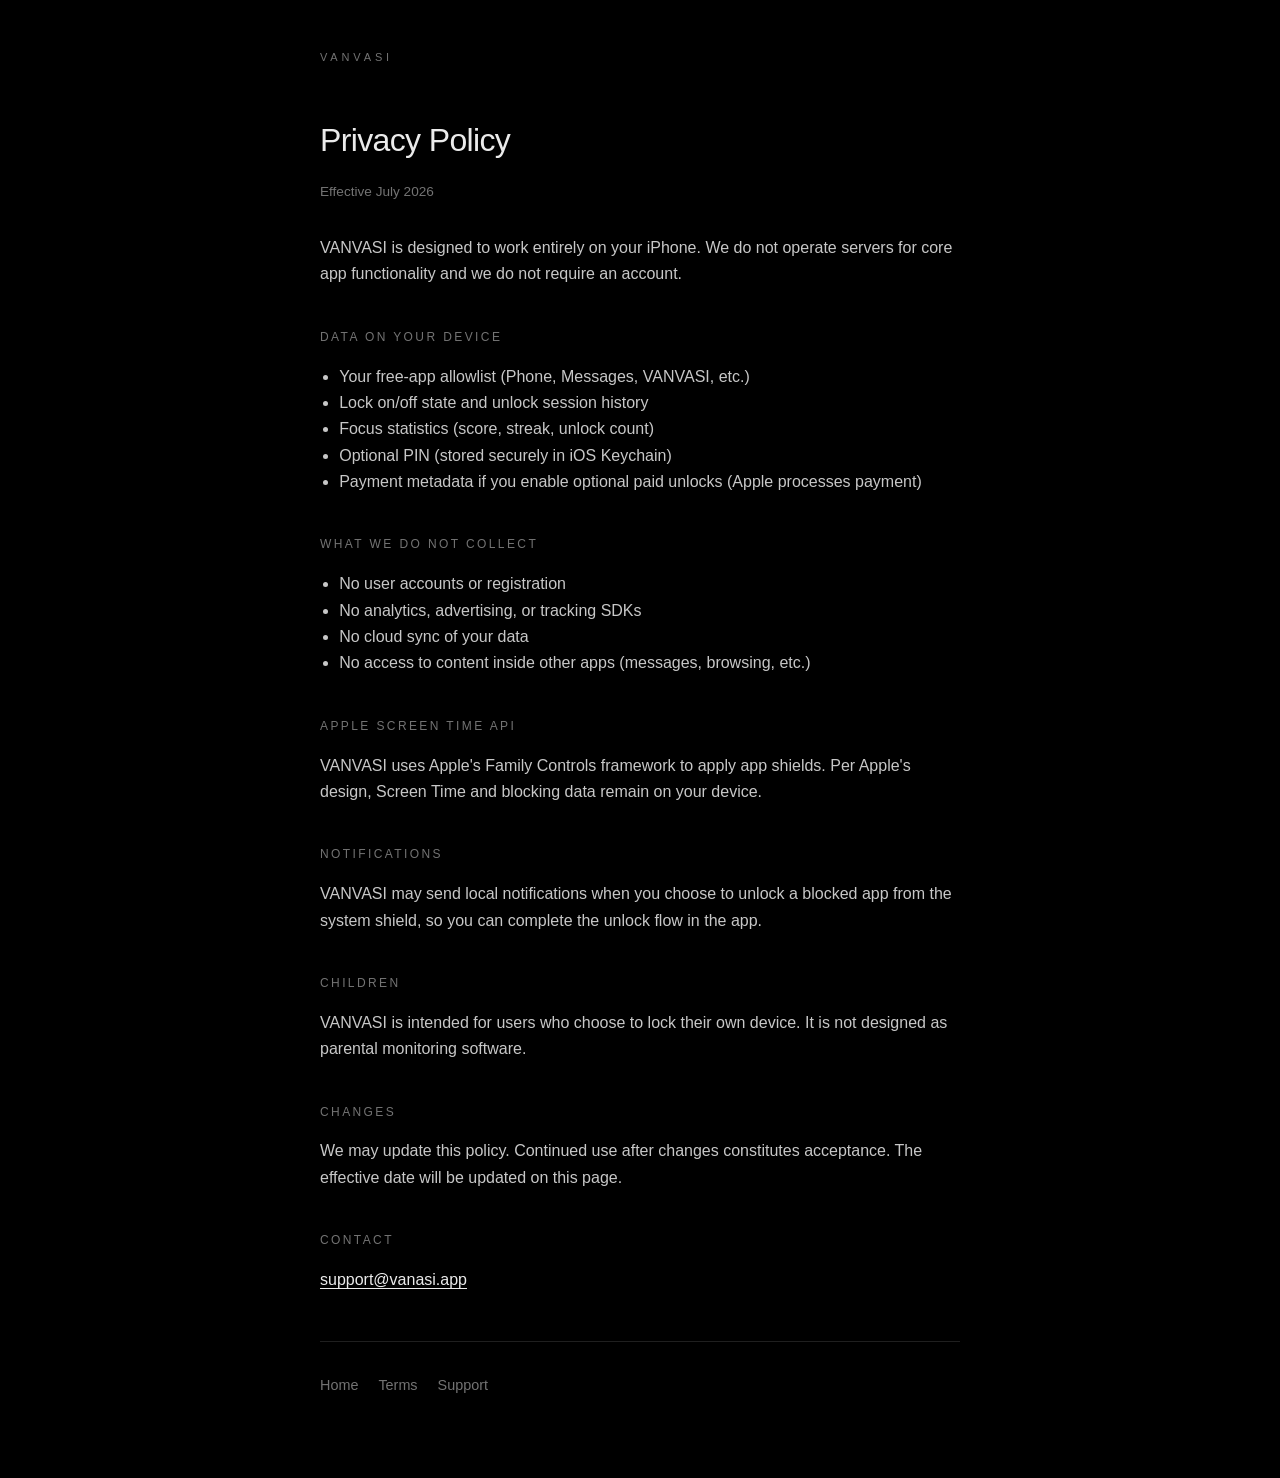
==== docs/privacy.html @ 1df0dd14 "Add VANVASI app, icon, and GitHub Pages legal site Co-authored-by: Cursor <cursoragent@cursor.com>" ====
<!DOCTYPE html>
<html lang="en">
<head>
  <meta charset="utf-8">
  <meta name="viewport" content="width=device-width, initial-scale=1">
  <title>Privacy Policy — VANVASI</title>
  <link rel="stylesheet" href="css/site.css">
</head>
<body>
  <div class="wrap">
    <div class="logo"><a href="index.html" style="text-decoration:none;color:inherit">VANVASI</a></div>

    <h1>Privacy Policy</h1>
    <p class="meta">Effective July 2026</p>

    <p>VANVASI is designed to work entirely on your iPhone. We do not operate servers for core app functionality and we do not require an account.</p>

    <h2>Data on your device</h2>
    <ul>
      <li>Your free-app allowlist (Phone, Messages, VANVASI, etc.)</li>
      <li>Lock on/off state and unlock session history</li>
      <li>Focus statistics (score, streak, unlock count)</li>
      <li>Optional PIN (stored securely in iOS Keychain)</li>
      <li>Payment metadata if you enable optional paid unlocks (Apple processes payment)</li>
    </ul>

    <h2>What we do not collect</h2>
    <ul>
      <li>No user accounts or registration</li>
      <li>No analytics, advertising, or tracking SDKs</li>
      <li>No cloud sync of your data</li>
      <li>No access to content inside other apps (messages, browsing, etc.)</li>
    </ul>

    <h2>Apple Screen Time API</h2>
    <p>VANVASI uses Apple's Family Controls framework to apply app shields. Per Apple's design, Screen Time and blocking data remain on your device.</p>

    <h2>Notifications</h2>
    <p>VANVASI may send local notifications when you choose to unlock a blocked app from the system shield, so you can complete the unlock flow in the app.</p>

    <h2>Children</h2>
    <p>VANVASI is intended for users who choose to lock their own device. It is not designed as parental monitoring software.</p>

    <h2>Changes</h2>
    <p>We may update this policy. Continued use after changes constitutes acceptance. The effective date will be updated on this page.</p>

    <h2>Contact</h2>
    <p><a href="mailto:support@vanasi.app">support@vanasi.app</a></p>

    <nav>
      <a href="index.html">Home</a>
      <a href="terms.html">Terms</a>
      <a href="support.html">Support</a>
    </nav>
  </div>
</body>
</html>
---- docs/css/site.css ----
:root {
  --bg: #000;
  --text: rgba(255, 255, 255, 0.92);
  --muted: rgba(255, 255, 255, 0.45);
  --border: rgba(255, 255, 255, 0.12);
  --max: 640px;
}

* { box-sizing: border-box; }

body {
  font-family: -apple-system, BlinkMacSystemFont, "SF Pro Text", sans-serif;
  background: var(--bg);
  color: var(--text);
  line-height: 1.65;
  margin: 0;
  padding: 48px 24px 80px;
}

.wrap { max-width: var(--max); margin: 0 auto; }

.logo {
  font-size: 11px;
  letter-spacing: 0.35em;
  text-transform: uppercase;
  color: var(--muted);
  margin-bottom: 48px;
}

h1 {
  font-size: 2rem;
  font-weight: 200;
  margin: 0 0 12px;
  letter-spacing: -0.02em;
}

.lead {
  color: var(--muted);
  font-size: 1.05rem;
  font-weight: 300;
  margin-bottom: 40px;
}

h2 {
  font-size: 0.75rem;
  letter-spacing: 0.2em;
  text-transform: uppercase;
  color: var(--muted);
  font-weight: 500;
  margin: 40px 0 12px;
}

p, li { color: rgba(255, 255, 255, 0.78); font-weight: 300; }

ul { padding-left: 1.2em; }

a {
  color: var(--text);
  text-decoration: underline;
  text-underline-offset: 3px;
}

nav {
  display: flex;
  flex-wrap: wrap;
  gap: 20px;
  margin-top: 48px;
  padding-top: 32px;
  border-top: 1px solid var(--border);
  font-size: 0.9rem;
}

nav a { text-decoration: none; color: var(--muted); }
nav a:hover { color: var(--text); }

.meta { font-size: 0.85rem; color: var(--muted); margin-bottom: 32px; }
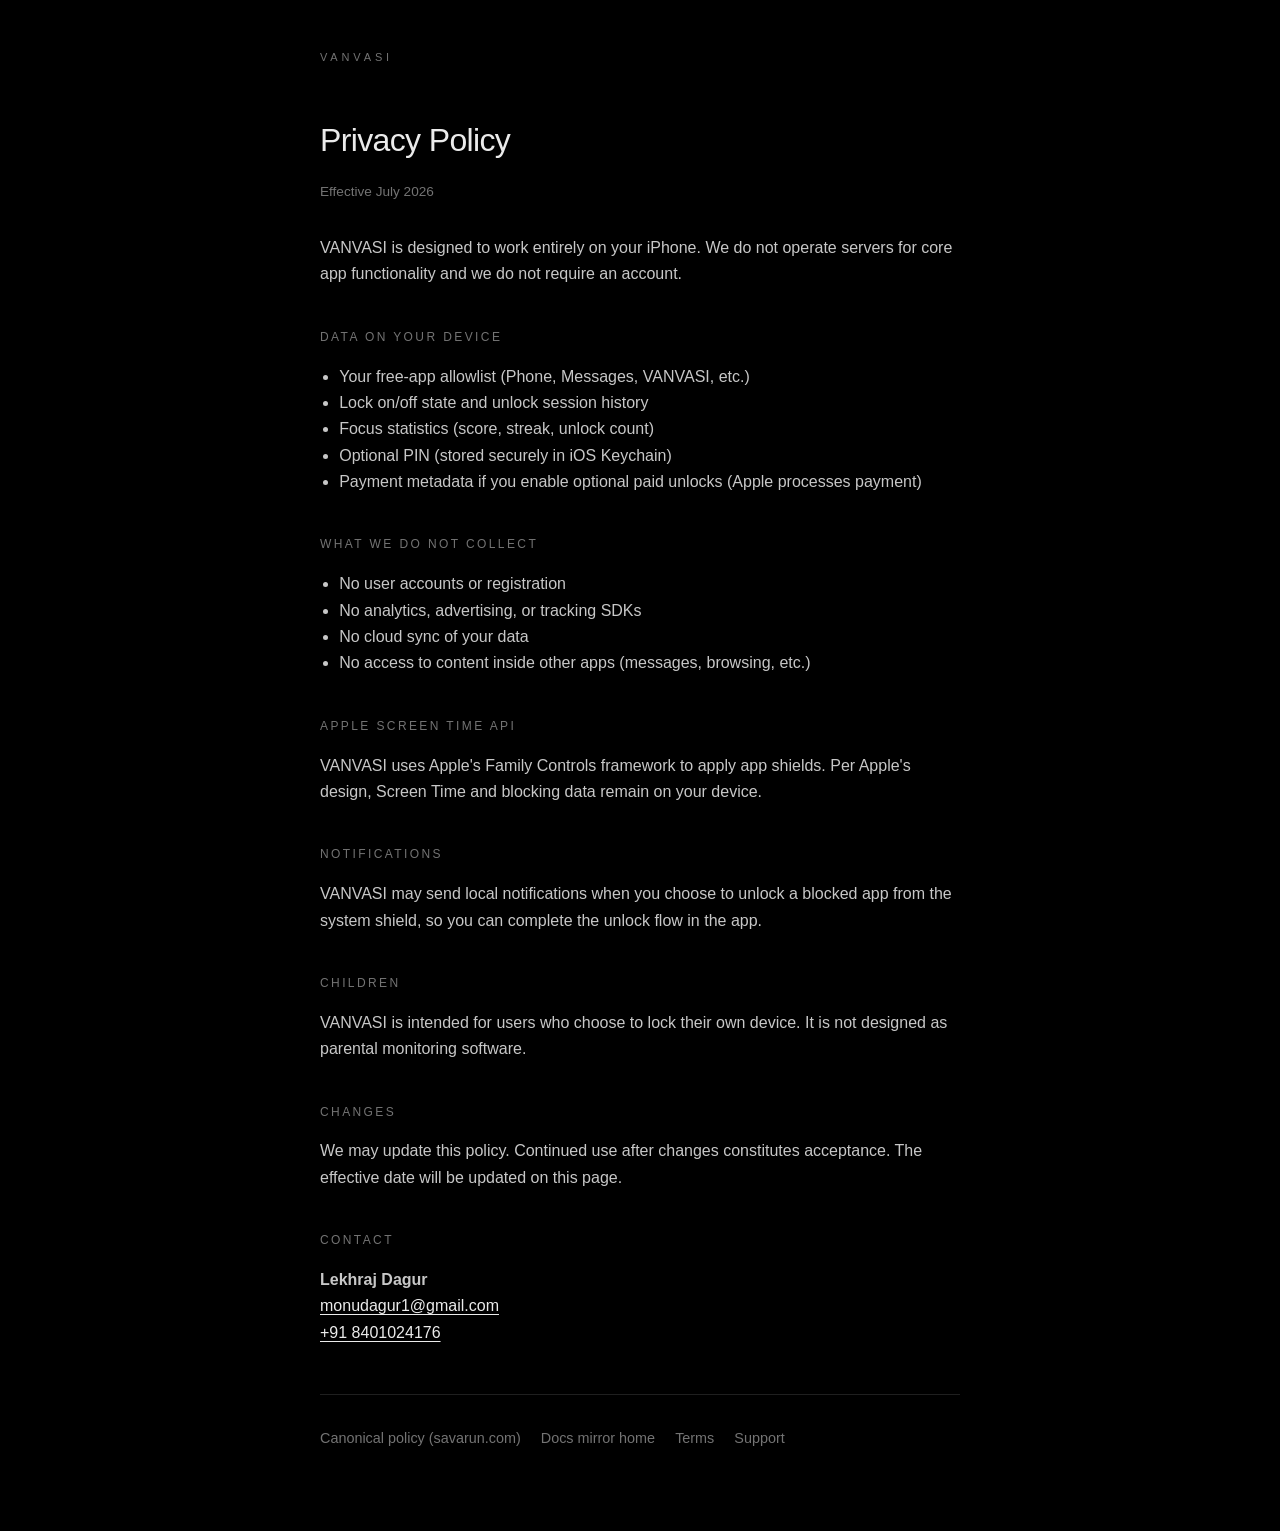
==== commit 0c38b296: "Add savarun.com per-app legal pages and fix Settings row taps. Host VANVASI privacy, terms, and supp" ====
--- a/docs/privacy.html
+++ b/docs/privacy.html
@@ -45,10 +45,15 @@
     <p>We may update this policy. Continued use after changes constitutes acceptance. The effective date will be updated on this page.</p>
 
     <h2>Contact</h2>
-    <p><a href="mailto:support@vanasi.app">support@vanasi.app</a></p>
+    <p>
+      <strong>Lekhraj Dagur</strong><br>
+      <a href="mailto:monudagur1@gmail.com">monudagur1@gmail.com</a><br>
+      <a href="tel:+918401024176">+91 8401024176</a>
+    </p>
 
     <nav>
-      <a href="index.html">Home</a>
+      <a href="https://www.savarun.com/apps/vanvasi/privacy.html">Canonical policy (savarun.com)</a>
+      <a href="index.html">Docs mirror home</a>
       <a href="terms.html">Terms</a>
       <a href="support.html">Support</a>
     </nav>
